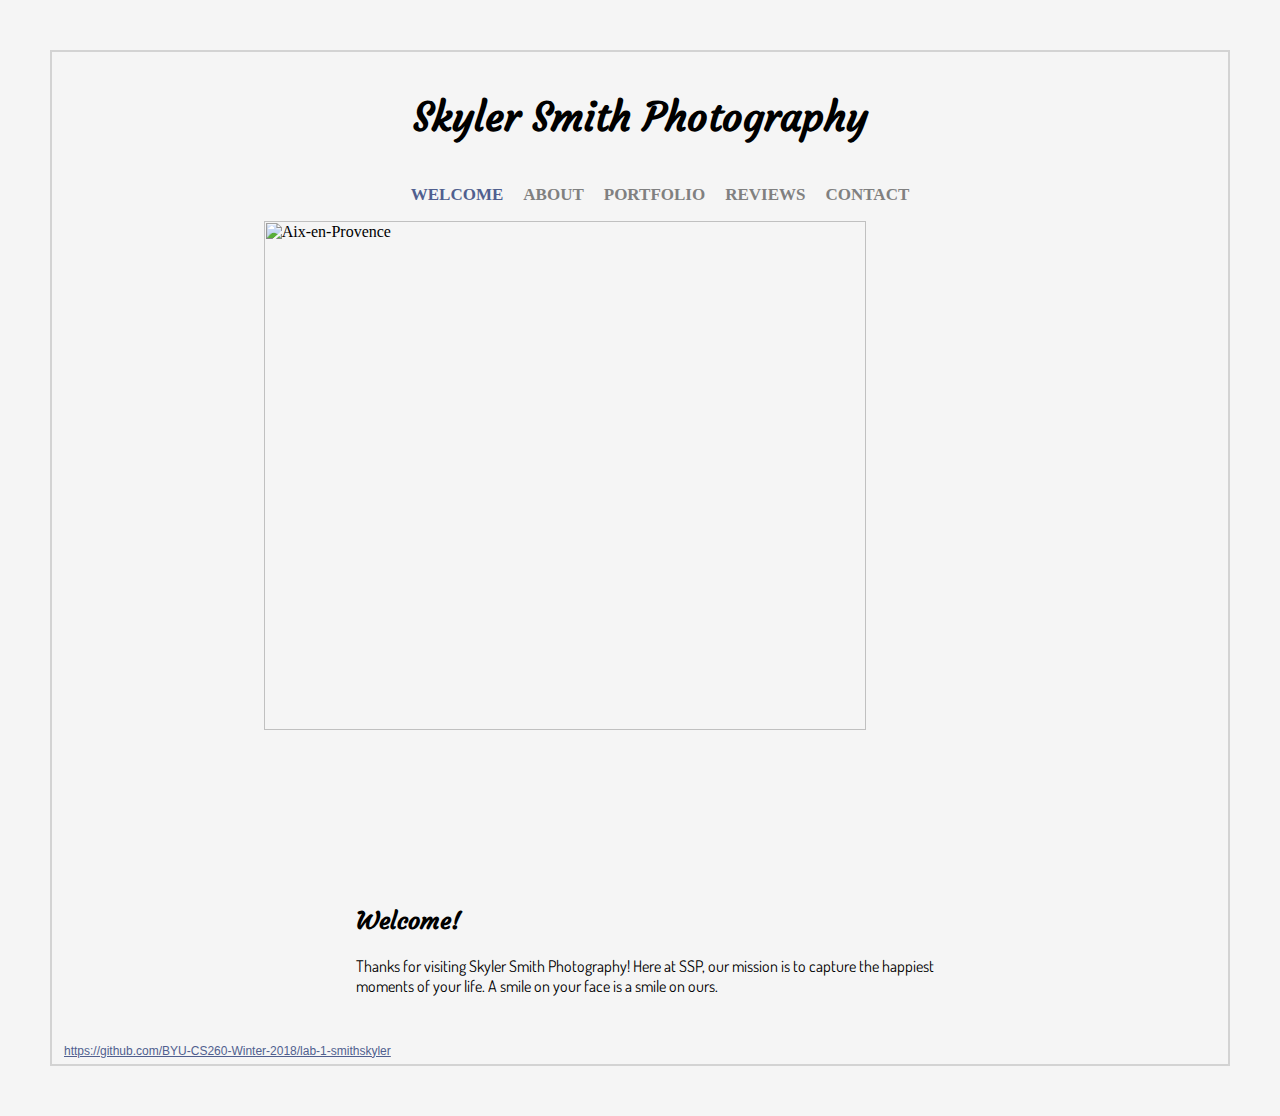
==== index.html @ 247ed7e8 "initial commit" ====
<html>
    
    <head>
        <meta charset="utf-8">
        <meta http-equiv="X-UA-Compatible" content="IE=edge">
        <title>Skyler Smith Photography</title>
        <meta name="description" content="About me.">
        <link rel="stylesheet" href="/style.css">
    </head>
    <body>
        
        <h1>Skyler Smith Photography</h1>
        <div class="navBar">
            <nav>
                <ul>
                    <li><a href="/index.html" class="active">WELCOME</a></li>
                    <li><a href="/pages/about.html">ABOUT</a></li>
                    <li><a href="/pages/portfolio.html">PORTFOLIO</a></li>
                    <li><a href="/pages/reviews.html">REVIEWS</a></li>
                    <li><a href="/pages/contact.html">CONTACT</a></li>
                </ul>
            </nav>
        </div>
                
        <div class="centerImage">
            <img class="centerImage" src="/images/img.jpg" alt="Aix-en-Provence" />
        </div>
        
        <div class="center">
            <h2>Welcome!</h2>
            <p >
                Thanks for visiting Skyler Smith Photography! Here at SSP, our mission is to capture the happiest moments of your life. A smile on your face is a smile on ours.
            </p>
        </div>
        
        <footer>
            <a href="https://github.com/BYU-CS260-Winter-2018/lab-1-smithskyler">https://github.com/BYU-CS260-Winter-2018/lab-1-smithskyler</a>
        </footer>
    </body>
</html>
---- style.css ----
@import url('https://fonts.googleapis.com/css?family=Dosis');
@import url('https://fonts.googleapis.com/css?family=Courgette');

body {
    background-color: whitesmoke;
    margin: 50px;
    border: 2px solid lightgray;
}

.hugRight {
    float: right;
}

h1 {
    margin-top: 1em;
    text-align: center;
    font-size: 2.5em;
    font-family: 'Courgette', cursive;
}

h2 {
    margin-top: 2em;
    font-family: 'Courgette', cursive;
}

p {
    font-family: 'Dosis', sans-serif;
}

.center {
    width: 50%;
    display: inline-block;
    padding-left: 10px;
    margin-bottom: 2em;
    margin-left: 25%;
}

section {
    display: flex;
}

aside {
    flex: 1;
}

.leftContent {
    padding-left: 5%;
    padding-right: 5%;
    padding-bottom: 1em;
    width: 90%;
    margin: auto;
}

.leftContent img {
    width: 95%;
}

article {
    flex: 2;
}


.frontCenter {
    margin: auto;
}

.centerImage {
    display: block;
    margin-left: auto;
    margin-right: auto;
    width: 80%;
}

.navbar {
    width: 100%;
    text-align: center;
}

nav ul {
    display: inline-block;
    list-style-type: none;
}

nav li {
    float: left;
    font-family: "Palatino", "Times New Roman", "Times", serif;
    font-size: 17;
}

nav li a {
    font-weight: bolder;
    padding: 8px 10px;
    text-decoration: none;
    color: gray;
}

nav li a:hover {
    color: black;
}

nav .active {
    color: #505F8F;
}

footer {
    margin: 0 1em 0.5em 1em;
    font-family: "Futura", sans-serif;
    font-size: 0.75em;
}

footer a {
    color: #505F8F;
}

.photoPortfolio {
    display: grid;
    grid-template: auto auto auto / 1fr 1fr 1fr;    
}

.photoPortfolio img {
    width: 85%;
    margin: auto;
}

.review {
    border-left: 2px solid gray;
}

input {
    width: 100%;
    margin-bottom: 0.5em;
    padding: 12px 20px;
    box-sizing: border-box;
    border: 2px solid #ccc;
    border-radius: 4px;
    background-color: #f8f8f8;
    font-size: 20;
}

input[type=submit] {
    margin-top: 1em;
    font-family: 'Dosis', sans-serif;
}

textarea {
    width: 100%;
    height: 150px;
    padding: 12px 20px;
    box-sizing: border-box;
    border: 2px solid #ccc;
    border-radius: 4px;
    background-color: #f8f8f8;
    resize: vertical;
    font-size: 15;
}

.
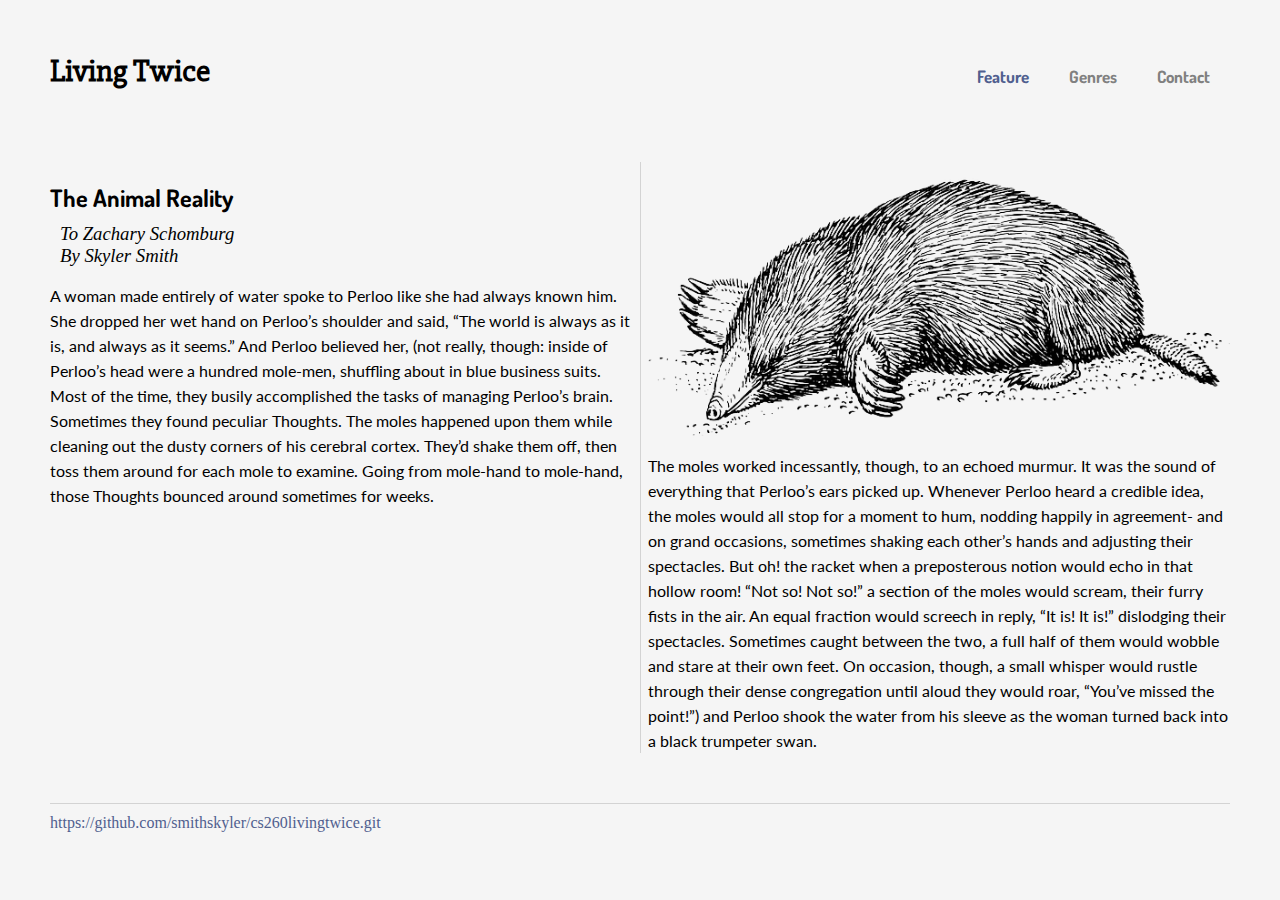
==== commit d407067a: "Added pages and styles." ====
--- a/index.html
+++ b/index.html
@@ -3,38 +3,42 @@
     <head>
         <meta charset="utf-8">
         <meta http-equiv="X-UA-Compatible" content="IE=edge">
-        <title>Skyler Smith Photography</title>
+        <title>Living Twice</title>
         <meta name="description" content="About me.">
         <link rel="stylesheet" href="/style.css">
     </head>
     <body>
-        
-        <h1>Skyler Smith Photography</h1>
-        <div class="navBar">
-            <nav>
-                <ul>
-                    <li><a href="/index.html" class="active">WELCOME</a></li>
-                    <li><a href="/pages/about.html">ABOUT</a></li>
-                    <li><a href="/pages/portfolio.html">PORTFOLIO</a></li>
-                    <li><a href="/pages/reviews.html">REVIEWS</a></li>
-                    <li><a href="/pages/contact.html">CONTACT</a></li>
-                </ul>
-            </nav>
+        <div class="container">
+            <div class="header">
+                <h1>Living Twice</h1>
+                <nav class="navigation">
+                    <ul>
+                        <li><a href="/index.html" class="active">Feature</a></li>
+                        <li>
+                            <a href="#">Genres<i class="fa fa-angle-down" aria-hidden="true"></i></a>
+                            <ul class="hidden">
+                                <li><a href="/pages/fiction.html">Fiction</a></li>
+                                <li><a href="/pages/nonfiction.html">Nonfiction</a></li>
+                                <li><a href="/pages/poetry.html">Poetry</a></li>
+                            </ul>
+                        </li>
+                        <li><a href="/pages/contact.html">Contact</a></li>
+                    </ul>
+                </nav>
+            </div>
+            
+            <div class="main">
+                <h2>The Animal Reality</h2>
+                <h3>To Zachary Schomburg</h3>
+                <h3>By Skyler Smith</h3>
+                <p>
+A woman made entirely of water spoke to Perloo like she had always known him. She dropped her wet hand on Perloo’s shoulder and said, “The world is always as it is, and always as it seems.” And Perloo believed her, (not really, though: inside of Perloo’s head were a hundred mole-men, shuffling about in blue business suits. Most of the time, they busily accomplished the tasks of managing Perloo’s brain. Sometimes they found peculiar Thoughts. The moles happened upon them while cleaning out the dusty corners of his cerebral cortex. They’d shake them off, then toss them around for each mole to examine. Going from mole-hand to mole-hand, those Thoughts bounced around sometimes for weeks.<img src="/images/mole.png" /> The moles worked incessantly, though, to an echoed murmur. It was the sound of everything that Perloo’s ears picked up. Whenever Perloo heard a credible idea, the moles would all stop for a moment to hum, nodding happily in agreement- and on grand occasions, sometimes shaking each other’s hands and adjusting their spectacles. But oh! the racket when a preposterous notion would echo in that hollow room! “Not so! Not so!” a section of the moles would scream, their furry fists in the air. An equal fraction would screech in reply, “It is! It is!” dislodging their spectacles. Sometimes caught between the two, a full half of them would wobble and stare at their own feet. On occasion, though, a small whisper would rustle through their dense congregation until aloud they would roar, “You’ve missed the point!”) and Perloo shook the water from his sleeve as the woman turned back into a black trumpeter swan.
+                </p>
+            </div>
+            
+            <footer>
+                <a href="https://github.com/smithskyler/cs260livingtwice.git">https://github.com/smithskyler/cs260livingtwice.git</a>
+            </footer>
         </div>
-                
-        <div class="centerImage">
-            <img class="centerImage" src="/images/img.jpg" alt="Aix-en-Provence" />
-        </div>
-        
-        <div class="center">
-            <h2>Welcome!</h2>
-            <p >
-                Thanks for visiting Skyler Smith Photography! Here at SSP, our mission is to capture the happiest moments of your life. A smile on your face is a smile on ours.
-            </p>
-        </div>
-        
-        <footer>
-            <a href="https://github.com/BYU-CS260-Winter-2018/lab-1-smithskyler">https://github.com/BYU-CS260-Winter-2018/lab-1-smithskyler</a>
-        </footer>
     </body>
 </html>--- a/style.css
+++ b/style.css
@@ -1,95 +1,67 @@
 @import url('https://fonts.googleapis.com/css?family=Dosis');
-@import url('https://fonts.googleapis.com/css?family=Courgette');
+@import url('https://fonts.googleapis.com/css?family=Slabo+27px');
+@import url('https://fonts.googleapis.com/css?family=Lato');
+
 
 body {
     background-color: whitesmoke;
-    margin: 50px;
-    border: 2px solid lightgray;
+    margin: 30px 50px;
 }
 
-.hugRight {
-    float: right;
+@media screen and (max-width: 800px) {
+    body {
+        margin: 30px 10px 30px 10px;
+    }
 }
 
-h1 {
-    margin-top: 1em;
-    text-align: center;
-    font-size: 2.5em;
-    font-family: 'Courgette', cursive;
+.container {
+    display: grid;
+    grid-template-columns: 1fr;
+    grid-template-areas: 
+        "header"
+        "main"
+        "footer";
+    grid-gap: 50px;
 }
 
-h2 {
-    margin-top: 2em;
-    font-family: 'Courgette', cursive;
+/* ---------- Header Area and Main Nav ---------- */
+.header {
+    grid-area: header;
+    display: grid;
+    grid-template-columns: 1fr 3fr;
+    grid-template-areas: "title navigation";
+    grid-gap: 20px;
 }
 
-p {
-    font-family: 'Dosis', sans-serif;
+.header h1 {
+    grid-area: title;
+    min-width: 175px;
+    font-family: 'Slabo 27px', serif;
 }
 
-.center {
-    width: 50%;
-    display: inline-block;
-    padding-left: 10px;
-    margin-bottom: 2em;
-    margin-left: 25%;
-}
-
-section {
-    display: flex;
-}
-
-aside {
-    flex: 1;
-}
-
-.leftContent {
-    padding-left: 5%;
-    padding-right: 5%;
-    padding-bottom: 1em;
-    width: 90%;
-    margin: auto;
-}
-
-.leftContent img {
-    width: 95%;
-}
-
-article {
-    flex: 2;
-}
-
-
-.frontCenter {
-    margin: auto;
-}
-
-.centerImage {
+.navigation {
+    grid-area: navigation;
     display: block;
-    margin-left: auto;
-    margin-right: auto;
-    width: 80%;
-}
-
-.navbar {
     width: 100%;
-    text-align: center;
+/*    text-align: center;*/
 }
 
 nav ul {
-    display: inline-block;
+    display: block;
     list-style-type: none;
+    padding-top: 20px;
+    float: right;
 }
 
 nav li {
     float: left;
-    font-family: "Palatino", "Times New Roman", "Times", serif;
+    font-family: 'Dosis', sans-serif;
     font-size: 17;
 }
 
 nav li a {
     font-weight: bolder;
-    padding: 8px 10px;
+    padding: 8px 20px;
     text-decoration: none;
     color: gray;
 }
@@ -102,28 +74,94 @@
     color: #505F8F;
 }
 
+@media screen and (max-width: 635px) {
+    /*Create vertical spacing*/
+    .header li {
+        margin-bottom: 5px;
+    }
+    /*Make all menu links full width*/
+    .navigation ul li, li a {
+        width: 100%;
+    }
+}
+
+/*Hide dropdown links until they are needed*/
+.navigation li ul {
+    display: none;
+}
+
+.navigation li ul {
+    padding: 0px;
+}
+/*Make dropdown links vertical*/
+.navigation li ul li {
+    display: block;
+    float: none;
+    
+    padding: 2px 0px 0px 5px;
+    
+}
+/*Display the dropdown on hover*/
+.navigation ul li a:hover + .hidden, .hidden:hover {
+    display: block;
+    position: absolute;
+    background-color: aliceblue;
+}
+
+/* ---------- Main Area ---------- */
+
+.main {
+    grid-area: main;
+    column-count: 2;
+    column-rule: solid lightgray 1px;
+}
+
+@media screen and (max-width : 800px){
+    .main {
+        column-count: 1;
+    }
+}
+
+.main h2 {
+    font-family: 'Dosis', sans-serif;
+    margin-bottom: 10px;
+}
+
+.main h3 {
+    font-style: italic;
+    font-weight: 100;
+    margin: 0px 0px 0px 10px;
+}
+
+.main p {
+    font-family: 'Lato', sans-serif;
+    line-height: 25px;
+}
+
+.main p img {
+    width: 100%;
+}
+
+.attribution {
+    font-size: 14px;
+    color: gray;
+}
+
+/* ---------- Footer Area ---------- */
 footer {
-    margin: 0 1em 0.5em 1em;
-    font-family: "Futura", sans-serif;
-    font-size: 0.75em;
+    border-top: solid lightgray 1px;
+    grid-area: footer;
+    padding-top: 10px;
 }
 
 footer a {
+    text-decoration: none;
     color: #505F8F;
 }
 
-.photoPortfolio {
-    display: grid;
-    grid-template: auto auto auto / 1fr 1fr 1fr;    
-}
-
-.photoPortfolio img {
-    width: 85%;
-    margin: auto;
-}
-
-.review {
-    border-left: 2px solid gray;
+/* ---------- Contact Page ---------- */
+#contactForm {
+    column-count: 1;
 }
 
 input {
@@ -134,6 +172,7 @@
     border: 2px solid #ccc;
     border-radius: 4px;
     background-color: #f8f8f8;
+    font-family: 'Lato', sans-serif;
     font-size: 20;
 }
 
@@ -151,7 +190,6 @@
     border-radius: 4px;
     background-color: #f8f8f8;
     resize: vertical;
+    font-family: 'Lato', sans-serif;
     font-size: 15;
-}
-
-.+}